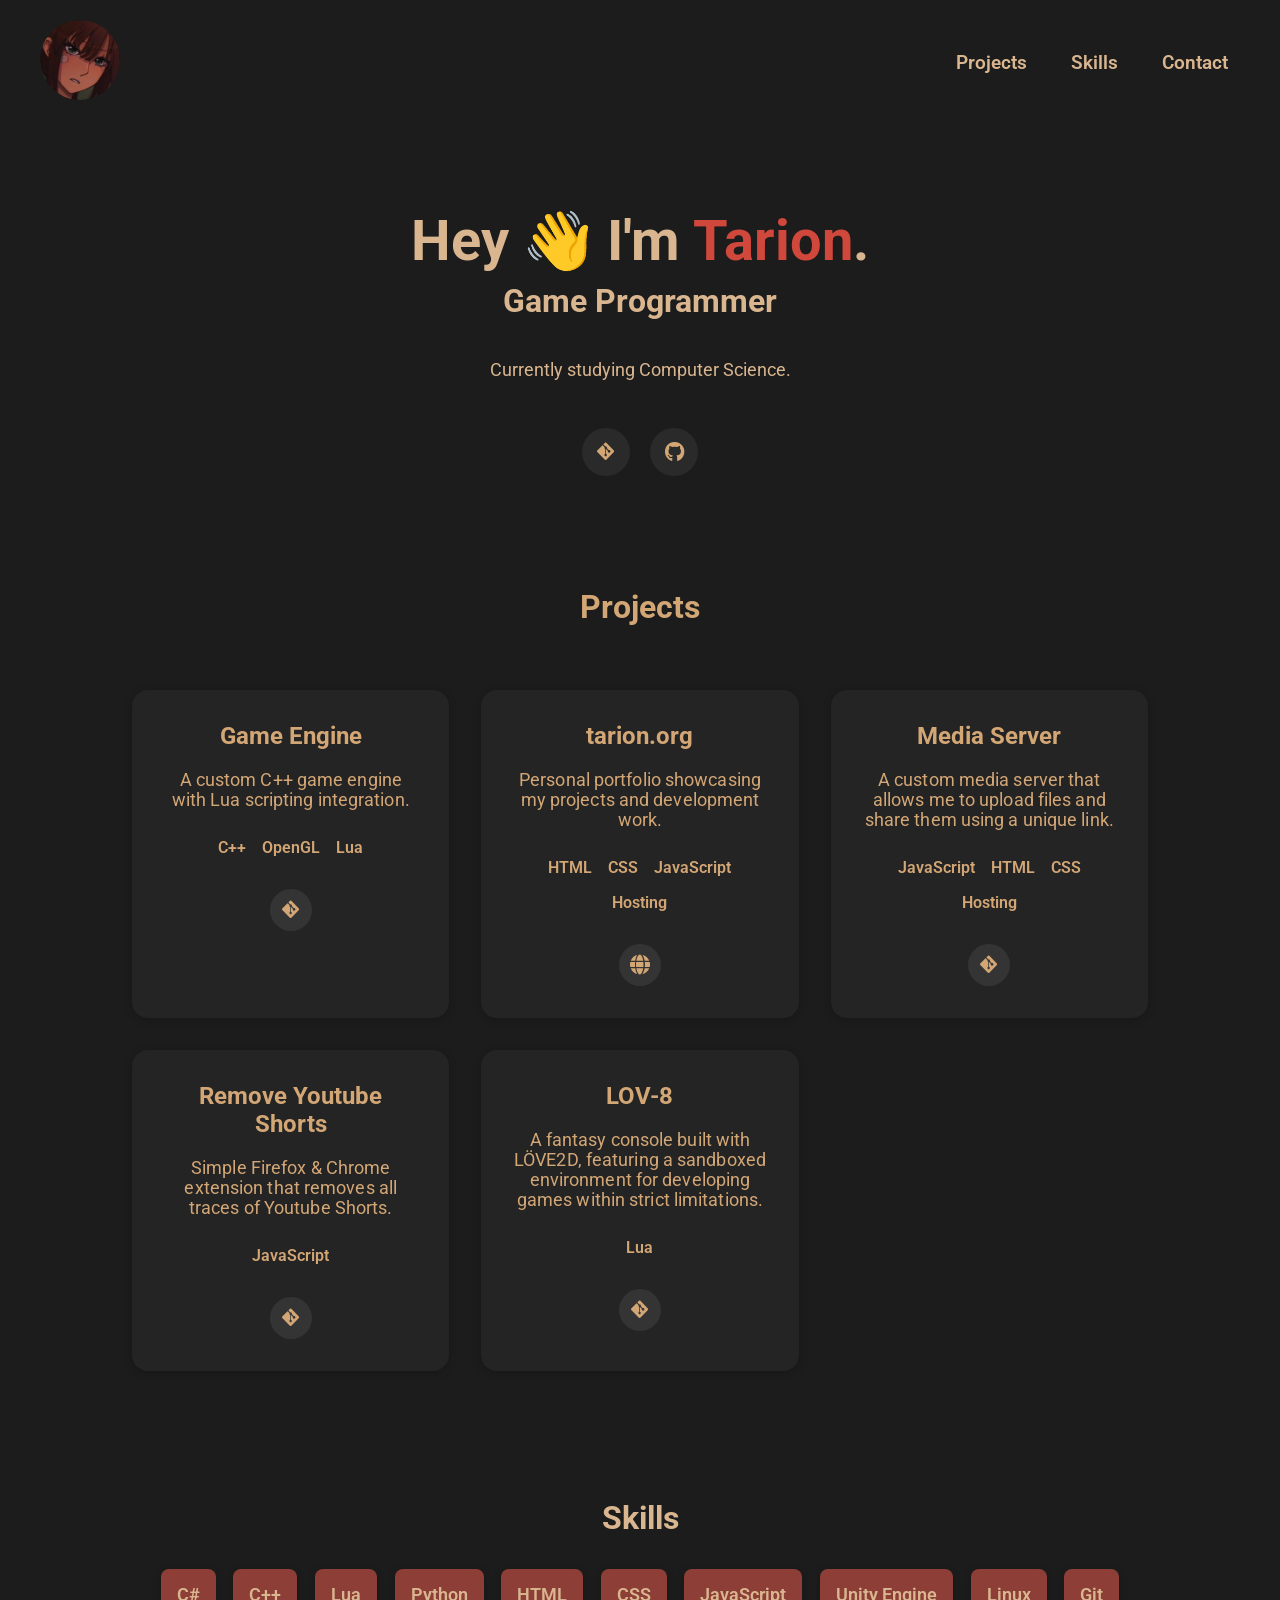
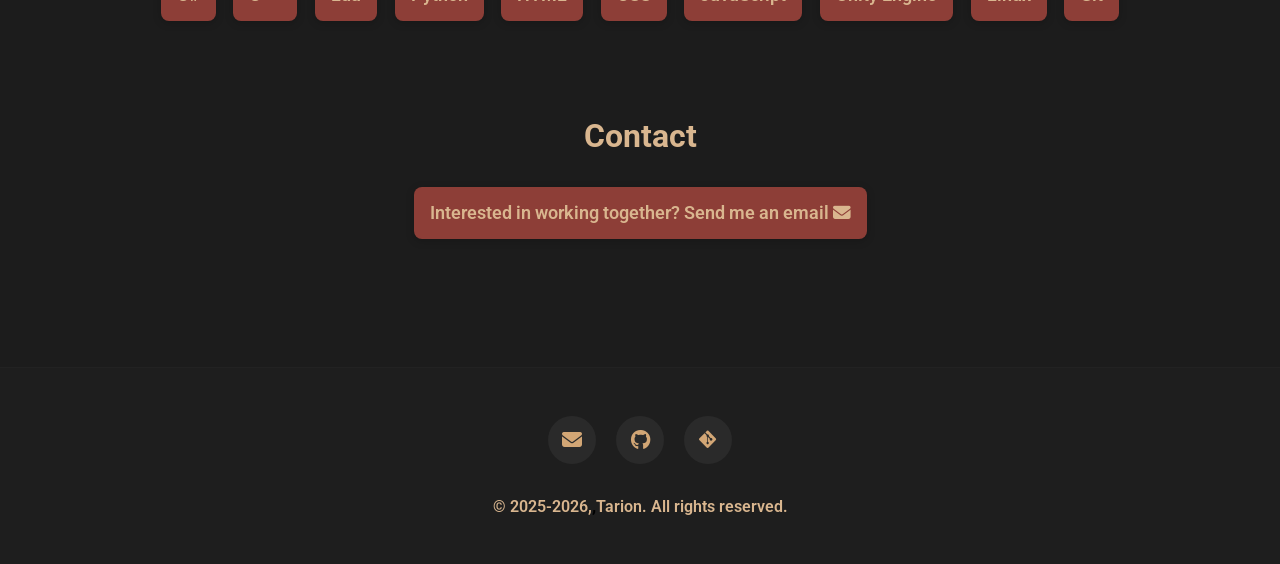
==== index.html @ 865e66ab "init" ====
<!doctype html>
<html lang="en">
  <head>
      <meta charset="UTF-8">
      <meta name="viewport" content="width=device-width, initial-scale=1.0">
      <title>Tarion</title>
      <link rel="stylesheet" href="https://cdnjs.cloudflare.com/ajax/libs/font-awesome/6.4.0/css/all.min.css">
      <link rel="preconnect" href="https://fonts.googleapis.com">
      <link rel="preconnect" href="https://fonts.gstatic.com" crossorigin>
      <link href="https://fonts.googleapis.com/css2?family=Roboto:ital,wght@0,100..900;1,100..900&display=swap" rel="stylesheet">
      <link rel="stylesheet" href="index.css">
		

      <link rel="icon" type="image/png" href="/favicons/favicon-96x96.png" sizes="96x96" />
      <link rel="icon" type="image/svg+xml" href="/favicons/favicon.svg" />
      <link rel="shortcut icon" href="/favicons/favicon.ico" />
      <link rel="apple-touch-icon" sizes="180x180" href="/favicons/apple-touch-icon.png" />
      <meta name="apple-mobile-web-app-title" content="Tarion" />
      <link rel="manifest" href="/favicons/site.webmanifest" />
  </head>
  <body class="colours">
    <header>
      <nav>
        <div class="logo">
          <a href="#"><img src="img/profile.jpg" alt="Logo"></a>
        </div>

        <ul>
          <li>
            <a data-i18n="nav_projects" href="#projects"></a>
          </li>
          <li>
            <a data-i18n="nav_skills" href="#skills"></a>
          </li>
          <li>
            <a data-i18n="nav_contact" href="#contact"></a>
          </li>
        </ul>

        <!-- Mobile Nav -->
        <button id="mobile-nav-toggle" class="mobile-nav-toggle"><i class="fa-solid fa-bars"></i></button>
      </nav>
    </header>
    <nav id="mobile-nav" class="mobile-nav">
      <ul>
        <li>
          <a data-i18n="nav_projects" href="#projects"></a>
        </li>
        <li>
          <a data-i18n="nav_skills" href="#skills"></a>
        </li>
        <li>
          <a data-i18n="nav_contact" href="#contact"></a>
        </li>
        <div class="links">
          <a href="https://git.tarion.org/"><i class="fa-brands fa-git-alt"></i></a>
          <a href="https://github.com/tarionx"><i class="fa-brands fa-github"></i></a>
          <button id="dark-mode-toggle-mobile" class="dark-mode-toggle-mobile"><i class="fa-solid fa-sun"></i></button>
        </div>
      </ul>
    </nav>

    <main>
      <section id="home">
        <div class="home-container">
          <h1 data-i18n="home_greeting"></h1>
          <h2 data-i18n="home_subtitle"></h2>
          <p data-i18n="home_description"></p>
          <div class="links">
            <a href="https://git.tarion.org/"><i class="fa-brands fa-git-alt"></i></a>
            <a href="https://github.com/tarionx"><i class="fa-brands fa-github"></i></a>
          </div>
      </section>
      <section class="projects-section" id="projects">
        <div class="projects-container">
          <h1 data-i18n="projects_title"></h1>
          <div class="projects">
            <!-- Generated projects go here -->
          </div>
        </div>
      </section>
      <section class="skills-section" id="skills">
        <div class="skills-container">
          <h1 data-i18n="skills_title"></h1>
          <ul id="skills-list">
            <!-- Generated skills go here -->
          </ul>
        </div>
      </section>
      <section id="contact">
        <div class="contact-container">
          <h1 data-i18n="contact_title"></h1>
          <a data-i18n="contact_message" href="mailto:mail@tarion.org"></a>
        </div>
      </section>
    </main>

    <footer>
      <div class="links">
        <a href="mailto:mail@tarion.org"><i class="fa-solid fa-envelope"></i></a>
        <a href="https://github.com/tarionx"><i class="fa-brands fa-github"></i></a>
        <a href="https://git.tarion.org/"><i class="fa-brands fa-git-alt"></i></a>
      </div>

      <p>&copy; 2025<script>new Date().getFullYear() > 2025 && document.write("-" + new Date().getFullYear());</script>,</p>,<p data-i18n="footer_text"></p>
    </footer>

    <script src="script.js"></script>
  </body>
</html>
---- index.css ----
* {
    margin: 0;
    padding: 0;
    box-sizing: border-box;
    transition: all 0.3s ease;
    scroll-behavior: smooth;
}

.colours {
    --background-color: rgb(28, 28, 28);
    --background-color-alt: rgb(42, 42, 42);
    --background-color-alt2: rgb(62, 62, 62);
    --background-color-alt3: rgb(52, 52, 52);
    --background-color-projects: rgb(36, 36, 36);

    --footer-color: rgb(30, 30, 30);

    --button-color: rgb(141, 62, 55);
    --button-color-alt: rgb(171, 92, 75);

    --text-color: rgb(217, 182, 143);
    --text-color-alt: rgb(210, 166, 117);
    --text-color-important: rgb(208, 71, 59);
}

body {
    font-family: "Roboto", sans-serif;
    font-optical-sizing: auto;
    font-weight: 600;
    font-size: 1.1rem;
    font-style: normal;
    font-variation-settings: 
        "wdth" 100;

    background-color: var(--background-color);

    /* Footer Fix */
    min-height: 100vh;
    display: flex;
    flex-direction: column;
    justify-content: space-between;
}

/*
    HEADER
*/
header {
    padding: 0px 32px;
    top: 0;
    width: 100%;
}

.logo img {
    width: 5rem;
    height: 5rem;
    border-radius: 50%;
}

nav {
    display: flex;
    align-items: center;
    justify-content: flex-start;
    position: relative;
    padding: 20px 0px;

    max-width: 1200px;
    margin: 0 auto;
}
nav ul {
    list-style: none;
    display: flex;
    gap: 20px;
    margin-left: auto;
}
nav ul li a {
    color: var(--text-color);
    text-decoration: none;
    font-size: 1.2rem;
    padding: 0px 12px;
}
nav ul li a:hover {
    color: #6d6d6d;
}

/*
    FOOTER
*/
footer {
    background-color: var(--footer-color);
    padding: 48px 0px;
    width: 100%;
    border-top: 1px solid #222222;
    margin-top: 5rem;
    text-align: center;
}

footer .links {
    display: flex;
    align-items: center;
    justify-content: center;
    gap: 20px;

    margin-bottom: 2rem;
}
footer a {
    display: inline-flex;
    align-items: center;
    justify-content: center;

    width: 48px;
    height: 48px;

    background-color: var(--background-color-alt);
    color: var(--text-color-alt);
    font-size: 20px;
    border: none;
    border-radius: 50%;
    text-decoration: none;

    transition: color 0s;
    transition: transform 0.15s ease;
}
footer a:hover {
    background-color: var(--background-color-alt2);
    transform: translateY(-3px);
}

footer p {
    color: var(--text-color);
    text-decoration: none;
    font-size: 1rem;
    justify-self: center;
    display: inline;
}

/*
    MAIN
*/
main {
    max-width: 1200px;
    margin: 0 auto 0 auto;
    padding-top: 132px;
    padding-left: 32px;
    padding-right: 32px;
}


/* Home Section */
.home-container {
    margin-top: -3rem;
    display: flex;
    flex-direction: column;
    align-items: center;
    text-align: center;
    color: var(--text-color);
}
.home-container h1 {
    font-size: 3.5rem;
}
.home-container h2 {
    margin-top: 0.5rem;
    font-size: 2rem;
}
.home-container p {
    margin-top: 2.5rem;
    font-size: 1.1rem;
    font-weight: 400;
}
.home-container span {
    color: var(--text-color-important);
}

.home-container .links {
    display: flex;
    align-items: center;
    justify-content: center;
    gap: 20px;

    margin-top: 3rem;
}
.home-container a {
    display: inline-flex;
    align-items: center;
    justify-content: center;

    width: 48px;
    height: 48px;

    background-color: var(--background-color-alt);
    color: var(--text-color-alt);
    font-size: 20px;
    border: none;
    border-radius: 50%;
    text-decoration: none;

    transition: color 0s;
    transition: transform 0.15s ease;
}
.home-container a:hover {
    background-color: var(--background-color-alt2);
    transform: translateY(-3px);
}

/* projects Section */
.projects-section {
    padding-top: 48px;
}

.projects-container {
    margin-top: 4rem;
    display: flex;
    flex-direction: column;
    align-items: center;
    color: rgb(216, 216, 216);
}
.projects-container h1 {
    font-size: 2rem;
    margin-bottom: 4rem;
    color: var(--text-color-alt);
}
.projects {
    display: grid;
    grid-template-columns: repeat(auto-fill, minmax(18rem, 1fr));
    grid-gap: 2rem;
}
.project {
    padding: 2rem;
    margin: 0 auto;
    text-align: center;
    background-color: var(--background-color-projects);
    border-radius: 16px;
    box-shadow: 0 2px 8px 0 rgba(0, 0, 0, 0.2);
    
    transition: transform 0.15s linear;
}
.project:hover {
    transform: translateY(-3px);
}
.project h1 {
    margin-bottom: 1.25rem;
    font-size: 1.5rem;
    color: var(--text-color-alt);
}
.project p {
    color: var(--text-color-alt);
    font-weight: 400;
    letter-spacing: 0.1px;
}
.project ul {
    display: flex;
    flex-wrap: wrap;
    justify-content: center;
    margin-top: 1.25rem;
    list-style: none;
}
.project li {
    margin: 0.5em;
    font-size: 1rem;
    color: var(--text-color-alt);
}
.project a {
    display: inline-flex;
    align-items: center;
    justify-content: center;
    margin-top: 1.5rem;

    width: 42px;
    height: 42px;

    background-color: var(--background-color-alt3);
    color: var(--text-color-alt);
    font-size: 20px;
    border: none;
    border-radius: 50%;
    text-decoration: none;

    transition: color 0s;
    transition: transform 0.15s ease;
}
.project a:hover {
    background-color: var(--background-color-alt2);
    transform: translateY(-3px);
}

/* skills Section */
.skills-section {
    padding-top: 32px;
}

.skills-container {
    margin-top: 6rem;
    display: flex;
    flex-direction: column;
    align-items: center;
    color: var(--text-color);
}
.skills-container h1 {
    font-size: 2rem;
    margin-bottom: 2rem;
    color: var(--text-color);
}
.skills-container ul {
    margin: 0 auto;
    display: flex;
    flex-wrap: wrap;
    justify-content: center;
    list-style: none;
    gap: 1em;
}
.skills-container li {
    padding: 1rem;
    background-color: var(--button-color);
    border-radius: 0.5rem;
    font-weight: 600;
    box-shadow: 0 2px 8px 0 rgba(0, 0, 0, 0.2);
}
.skills-container li:hover {
    background-color: var(--button-color-alt);
    transform: translateY(-3px);
}


/* contact Section */
.contact-container {
    margin-top: 6rem;
    margin-bottom: 3rem;
    display: flex;
    flex-direction: column;
    align-items: center;
    color: var(--text-color);
}
.contact-container h1 {
    font-size: 2rem;
    margin-bottom: 2rem;
    color: var(--text-color);
}
.contact-container a {
    padding: 1rem;
    background-color: var(--button-color);
    border-radius: 0.5rem;
    font-weight: 600;
    box-shadow: 0 2px 8px 0 rgba(0, 0, 0, 0.2);
    text-decoration: none;    align-items: center;
    color: var(--text-color);
}
.contact-container a:hover {
    background-color: var(--button-color-alt);
    transform: translateY(-3px);
}


/* <a> transition fix */
.project a,
.home-container a,
footer a {
  transition: background-color 0.3s ease, transform 0.15s ease;
}


/* Mobile Compat */
.mobile-nav, .mobile-nav-toggle {
    display: none;
}

@media (max-width: 768px) {
    main {
        max-width: 1200px;
        margin: 0 auto 0 auto;
        padding-top: 32px;
        padding-left: 32px;
        padding-right: 32px;
    }

    /* Nav Bar */
    nav ul {
        display: none;
    }
    header {
        z-index: 100;
    }

    .mobile-nav-toggle {
        display: block;
        margin-left: auto;
        width: 48px;
        height: 48px;
        align-items: center;
        justify-content: center;
        font-size: 24px;
        color: white;

        background: none;
        border: none;
    }

    .mobile-nav {
        display: block;
        position: fixed;
        right: -18rem;
        width: 18rem;
        height: 100vh;
        padding-top: 8rem;
        background-color: rgb(34, 40, 44);
        box-shadow: 0 2px 8px 0 rgba(0, 0, 0, 0.2);
        z-index: 50;
    }
    .mobile-nav.active {
        right: 0;
    }
    
    .mobile-nav ul {
        width: 100%;
        margin-top: 2.5rem;
        list-style: none;
        display: flex;
        flex-direction: column;
    }
    .mobile-nav li {
        margin-left: 2rem;
    }

    .mobile-nav .links {
        margin-left: auto;
        margin-right: auto;
        margin-top: 1.5rem;
        display: flex;
        gap: 1rem;
    }
    .mobile-nav .links a {
        display: inline-flex;
        align-items: center;
        justify-content: center;
    
        width: 48px;
        height: 48px;
    
        background-color: rgb(44, 49, 54);
        color: white;
        font-size: 20px;
        border: none;
        border-radius: 50%;
        text-decoration: none;
    
        transition: color 0s;
        transition: transform 0.15s ease;
    }
    .mobile-nav .links a:hover {
        background-color: #5865f2;
        transform: translateY(-3px);
    }

    /* Content */
    .home-container {
        padding-left: 0.75rem;
        padding-right: 0.75rem;
    }
    .home-container h1 {
        font-size: 1.8rem;
    }
    .home-container h2 {
        font-size: 1.6rem;
    }
    .home-container p {
        font-size: 1rem;
        margin-top: 1.5rem;
    }

    .projects-container h1 {
        font-size: 1.75rem;
    }
    .projects {
        padding-left: 1.5rem;
        padding-right: 1.5rem;
    }
    .project h1 {
        font-size: 1.5rem;
    }
    .project li {
        font-size: 0.90rem;
    }

    .skills-container h1 {
        font-size: 1.75rem;
    }
    .skills-container ul {
        padding-left: 0.5rem;
        padding-right: 0.5rem;
    }
    .skills-container li {
        font-weight: 400 !important;
        font-size: 1rem !important;
    }

    .contact-container {
        padding-left: 1.5rem;
        padding-right: 1.5rem;
        text-align: center;
    }
    .contact-container h1 {
        font-size: 1.75rem;
    }
    .contact-container a {
        font-weight: 400 !important;
        font-size: 1rem !important;
    }
}
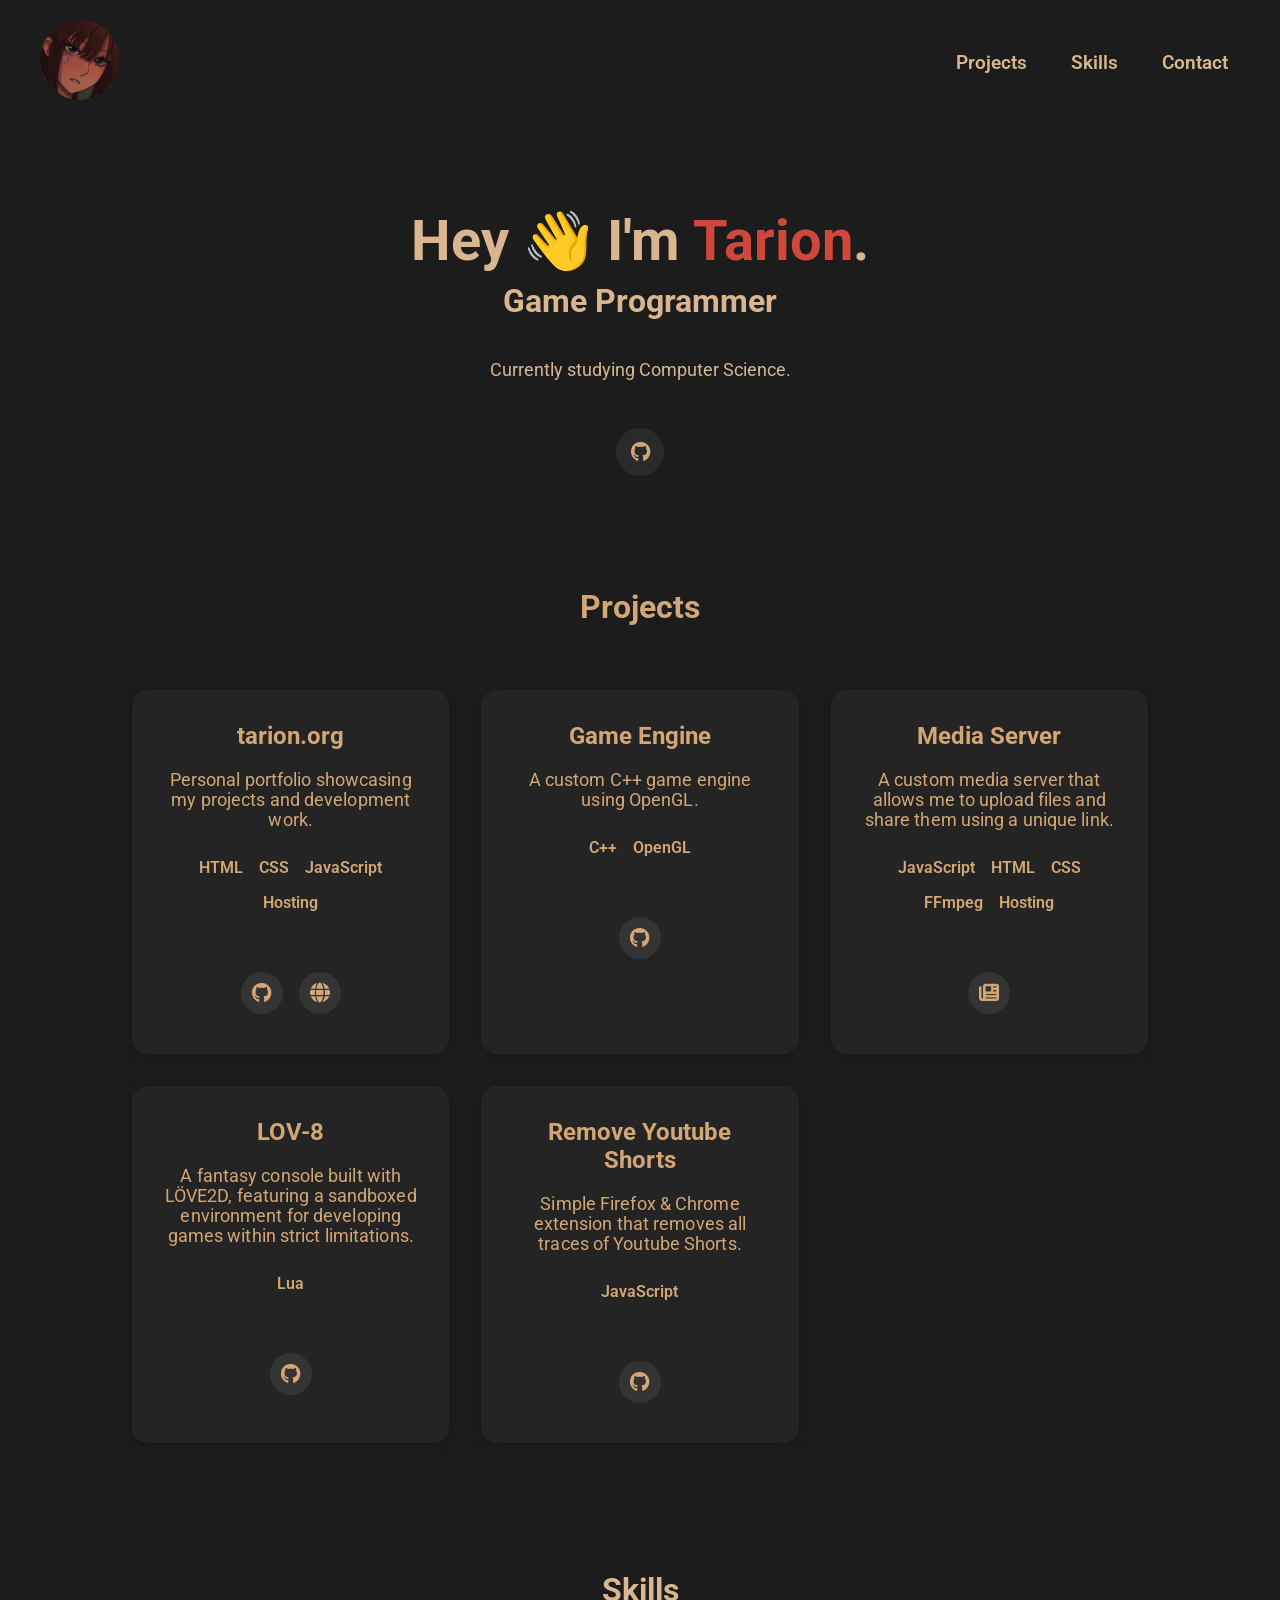
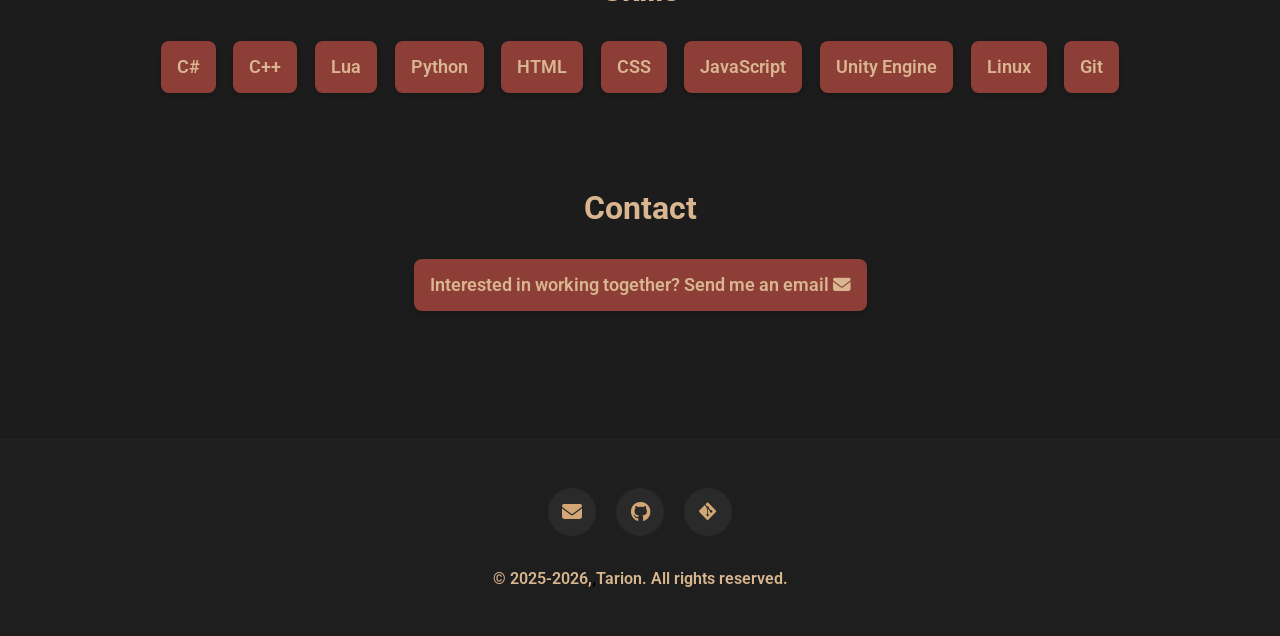
==== commit 63d1ce92: "Fix mobile nav & try to force our light mode style" ====
--- a/index.html
+++ b/index.html
@@ -4,6 +4,7 @@
   <head>
       <meta charset="UTF-8">
       <meta name="viewport" content="width=device-width, initial-scale=1.0">
+      <meta name="color-scheme" content="only light">
       <title>Tarion</title>
       <link rel="stylesheet" href="https://cdnjs.cloudflare.com/ajax/libs/font-awesome/6.4.0/css/all.min.css">
       <link rel="preconnect" href="https://fonts.googleapis.com">
@@ -54,9 +55,7 @@
           <a data-i18n="nav_contact" href="#contact"></a>
         </li>
         <div class="links">
-          <a href="https://git.tarion.org/"><i class="fa-brands fa-git-alt"></i></a>
           <a href="https://github.com/tarionx"><i class="fa-brands fa-github"></i></a>
-          <button id="dark-mode-toggle-mobile" class="dark-mode-toggle-mobile"><i class="fa-solid fa-sun"></i></button>
         </div>
       </ul>
     </nav>
@@ -68,7 +67,6 @@
           <h2 data-i18n="home_subtitle"></h2>
           <p data-i18n="home_description"></p>
           <div class="links">
-            <a href="https://git.tarion.org/"><i class="fa-brands fa-git-alt"></i></a>
             <a href="https://github.com/tarionx"><i class="fa-brands fa-github"></i></a>
           </div>
       </section>
--- a/index.css
+++ b/index.css
@@ -1,3 +1,7 @@
+
+*, *::before, *::after {
+    box-sizing: border-box;
+}
 
 * {
     margin: 0;
@@ -5,6 +9,10 @@
     box-sizing: border-box;
     transition: all 0.3s ease;
     scroll-behavior: smooth;
+}
+
+:root {
+    color-scheme: only light;
 }
 
 .colours {
@@ -65,6 +73,7 @@
     padding: 20px 0px;
 
     max-width: 1200px;
+    width: 100%;
     margin: 0 auto;
 }
 nav ul {
@@ -139,6 +148,7 @@
 */
 main {
     max-width: 1200px;
+    width: 100%;
     margin: 0 auto 0 auto;
     padding-top: 132px;
     padding-left: 32px;
@@ -365,9 +375,7 @@
 
 @media (max-width: 768px) {
     main {
-        max-width: 1200px;
         margin: 0 auto 0 auto;
-        padding-top: 32px;
         padding-left: 32px;
         padding-right: 32px;
     }
@@ -401,7 +409,7 @@
         width: 18rem;
         height: 100vh;
         padding-top: 8rem;
-        background-color: rgb(34, 40, 44);
+        background-color: var(--background-color-alt);
         box-shadow: 0 2px 8px 0 rgba(0, 0, 0, 0.2);
         z-index: 50;
     }
@@ -435,8 +443,8 @@
         width: 48px;
         height: 48px;
     
-        background-color: rgb(44, 49, 54);
-        color: white;
+        background-color: var(--background-color-alt2);
+        color: var(--text-color-alt);
         font-size: 20px;
         border: none;
         border-radius: 50%;
@@ -446,7 +454,7 @@
         transition: transform 0.15s ease;
     }
     .mobile-nav .links a:hover {
-        background-color: #5865f2;
+        background-color: var(--background-color-alt3);
         transform: translateY(-3px);
     }
 
@@ -504,4 +512,4 @@
         font-weight: 400 !important;
         font-size: 1rem !important;
     }
-}+}
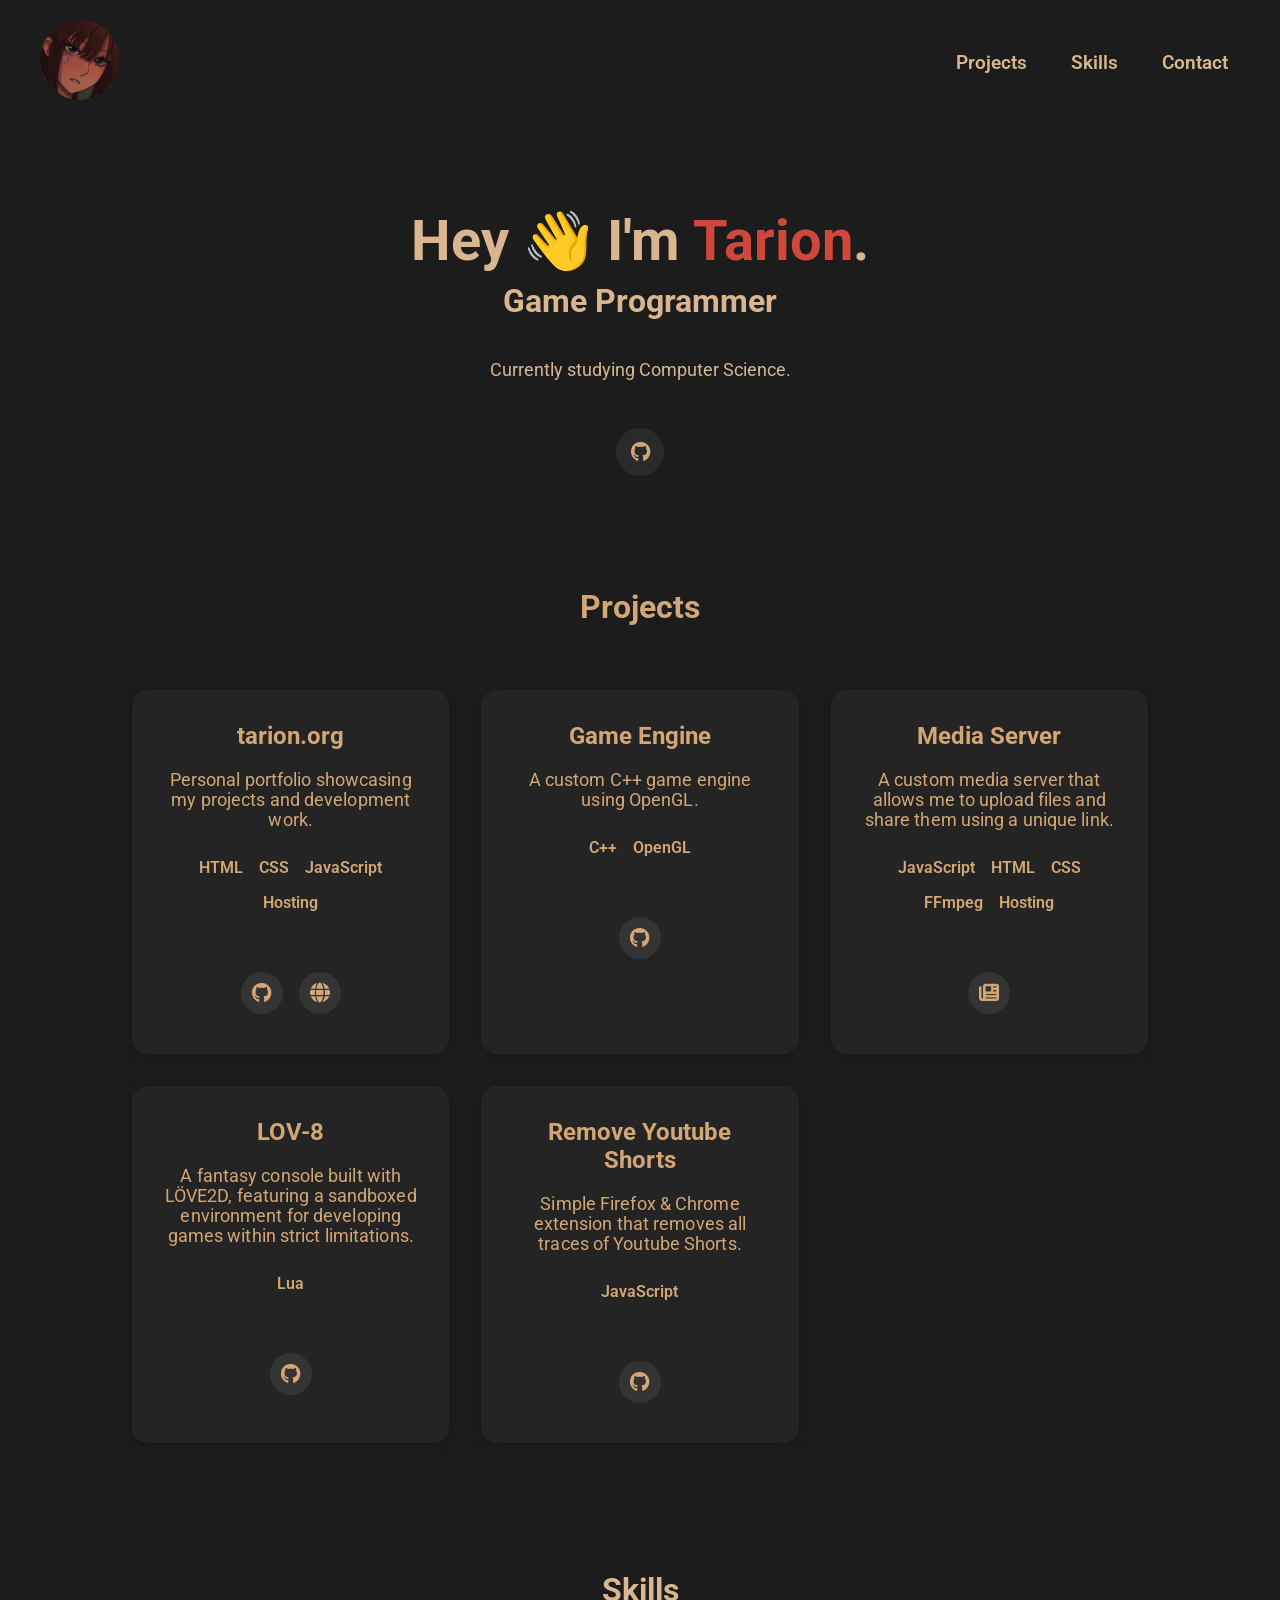
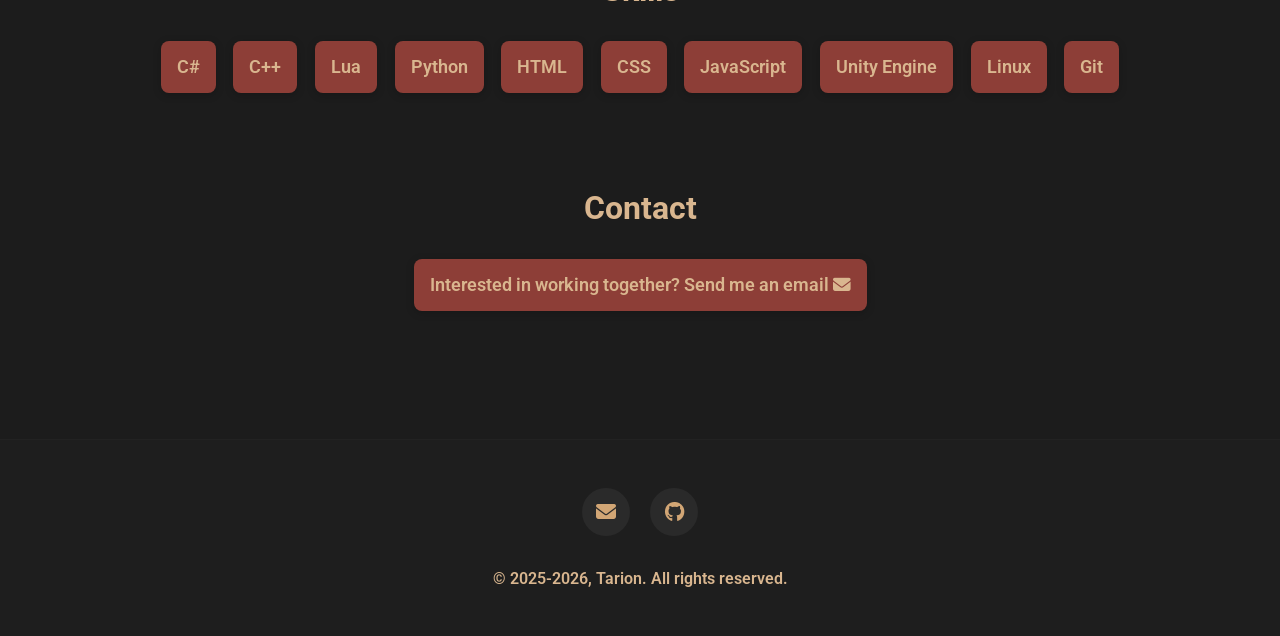
==== commit 17ae4ec1: "Fix copyright footer & Remove old git link in footer" ====
--- a/index.html
+++ b/index.html
@@ -98,10 +98,9 @@
       <div class="links">
         <a href="mailto:mail@tarion.org"><i class="fa-solid fa-envelope"></i></a>
         <a href="https://github.com/tarionx"><i class="fa-brands fa-github"></i></a>
-        <a href="https://git.tarion.org/"><i class="fa-brands fa-git-alt"></i></a>
       </div>
 
-      <p>&copy; 2025<script>new Date().getFullYear() > 2025 && document.write("-" + new Date().getFullYear());</script>,</p>,<p data-i18n="footer_text"></p>
+      <p>&copy; 2025<script>new Date().getFullYear() > 2025 && document.write("-" + new Date().getFullYear());</script>,</p> <p data-i18n="footer_text"></p>
     </footer>
 
     <script src="script.js"></script>
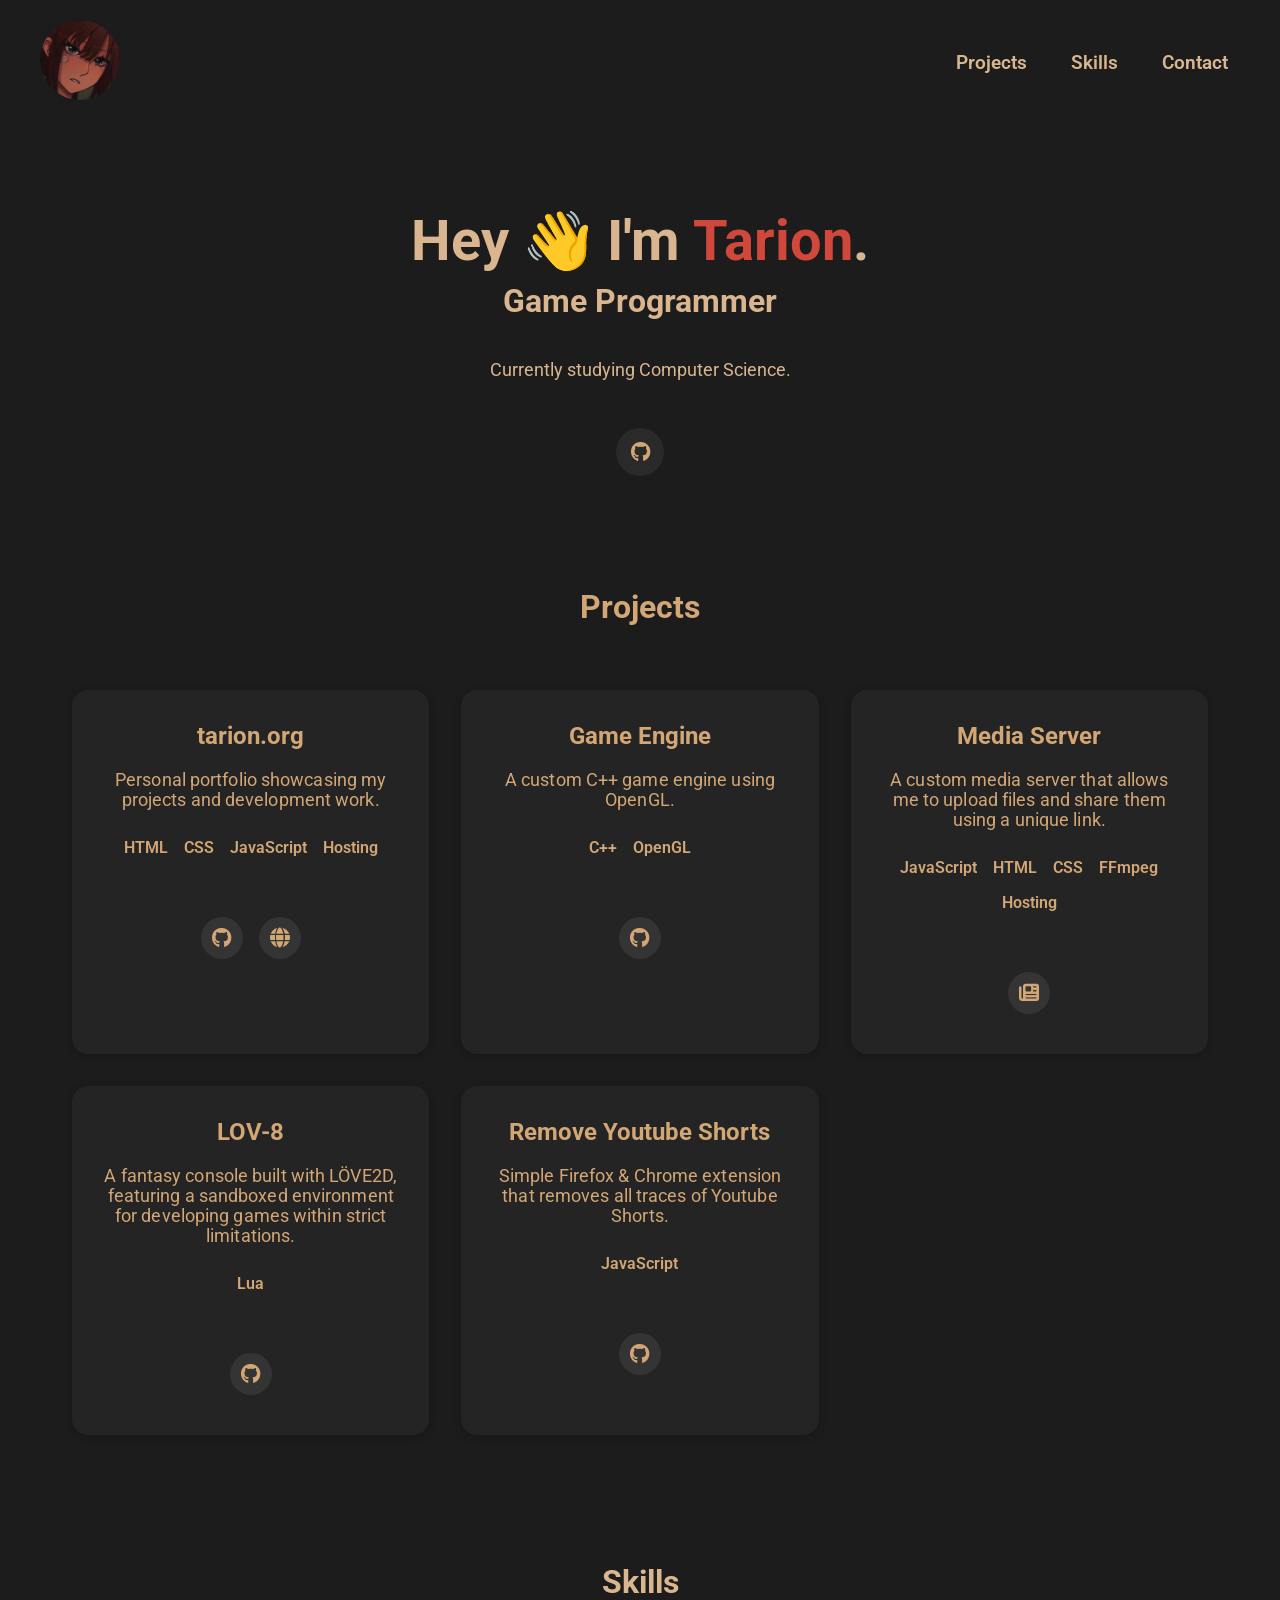
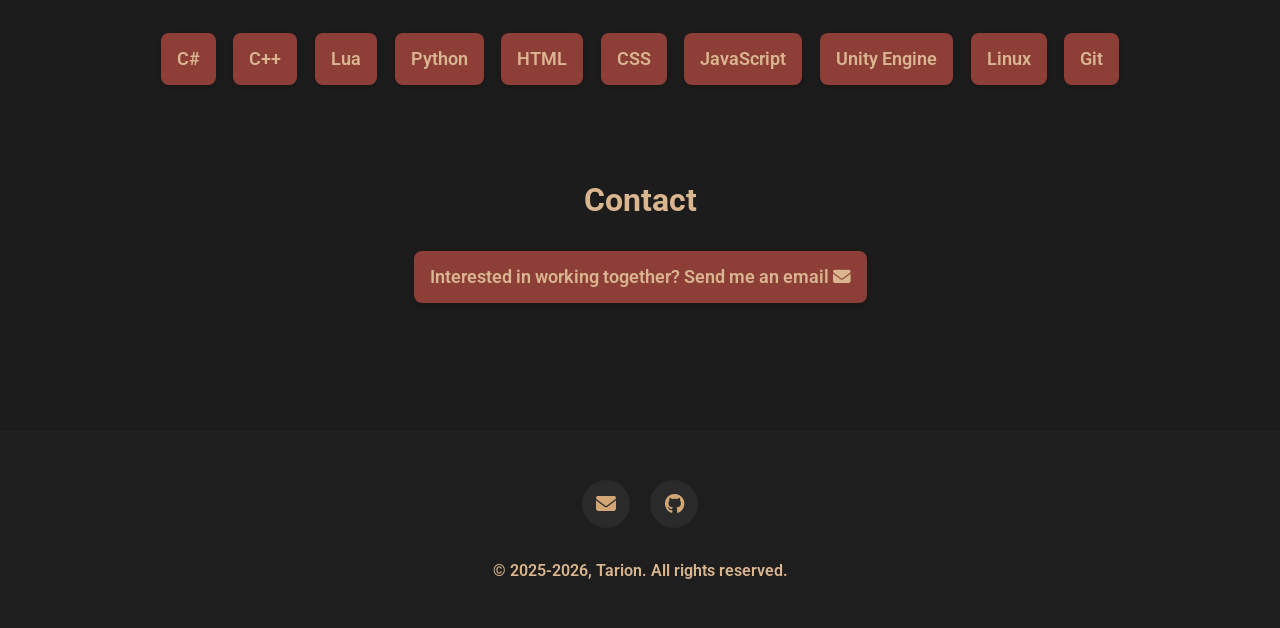
==== commit 0fdbe5ed: "once again try to force our style & keep browsers from applying their own.." ====
--- a/index.html
+++ b/index.html
@@ -4,7 +4,7 @@
   <head>
       <meta charset="UTF-8">
       <meta name="viewport" content="width=device-width, initial-scale=1.0">
-      <meta name="color-scheme" content="only light">
+      <meta name="color-scheme" content="dark">
       <title>Tarion</title>
       <link rel="stylesheet" href="https://cdnjs.cloudflare.com/ajax/libs/font-awesome/6.4.0/css/all.min.css">
       <link rel="preconnect" href="https://fonts.googleapis.com">
--- a/index.css
+++ b/index.css
@@ -12,7 +12,7 @@
 }
 
 :root {
-    color-scheme: only light;
+    color-scheme: dark;
 }
 
 .colours {
@@ -231,12 +231,12 @@
 }
 .projects {
     display: grid;
-    grid-template-columns: repeat(auto-fill, minmax(18rem, 1fr));
+    grid-template-columns: repeat(auto-fill, minmax(min(18rem, 100%), 1fr));
     grid-gap: 2rem;
+    width: 100%;
 }
 .project {
     padding: 2rem;
-    margin: 0 auto;
     text-align: center;
     background-color: var(--background-color-projects);
     border-radius: 16px;
@@ -405,16 +405,22 @@
     .mobile-nav {
         display: block;
         position: fixed;
-        right: -18rem;
+        right: 0;
         width: 18rem;
         height: 100vh;
         padding-top: 8rem;
         background-color: var(--background-color-alt);
         box-shadow: 0 2px 8px 0 rgba(0, 0, 0, 0.2);
         z-index: 50;
+
+        transform: translateX(100%);
+        visibility: hidden;
+        
     }
     .mobile-nav.active {
         right: 0;
+        transform: translateX(0);
+        visibility: visible;
     }
     
     .mobile-nav ul {
@@ -477,6 +483,7 @@
     .projects-container h1 {
         font-size: 1.75rem;
     }
+    
     .projects {
         padding-left: 1.5rem;
         padding-right: 1.5rem;
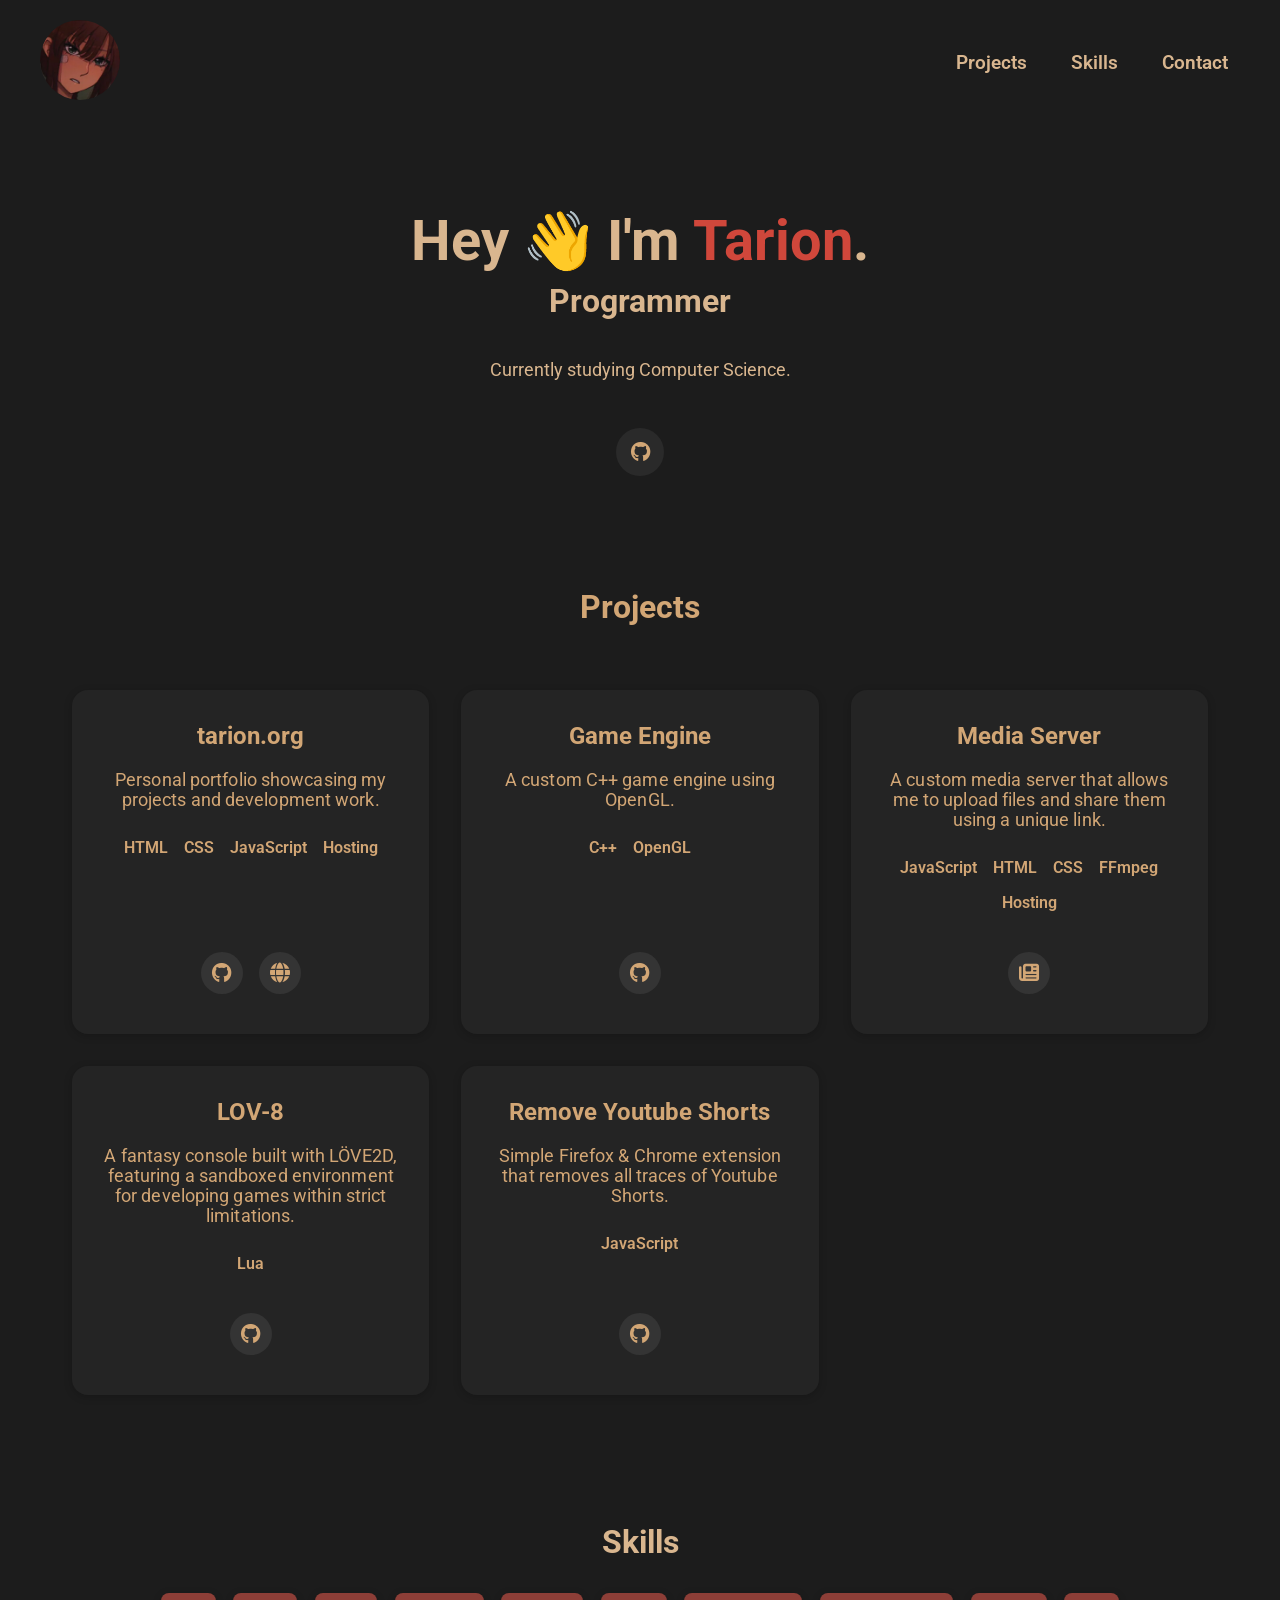
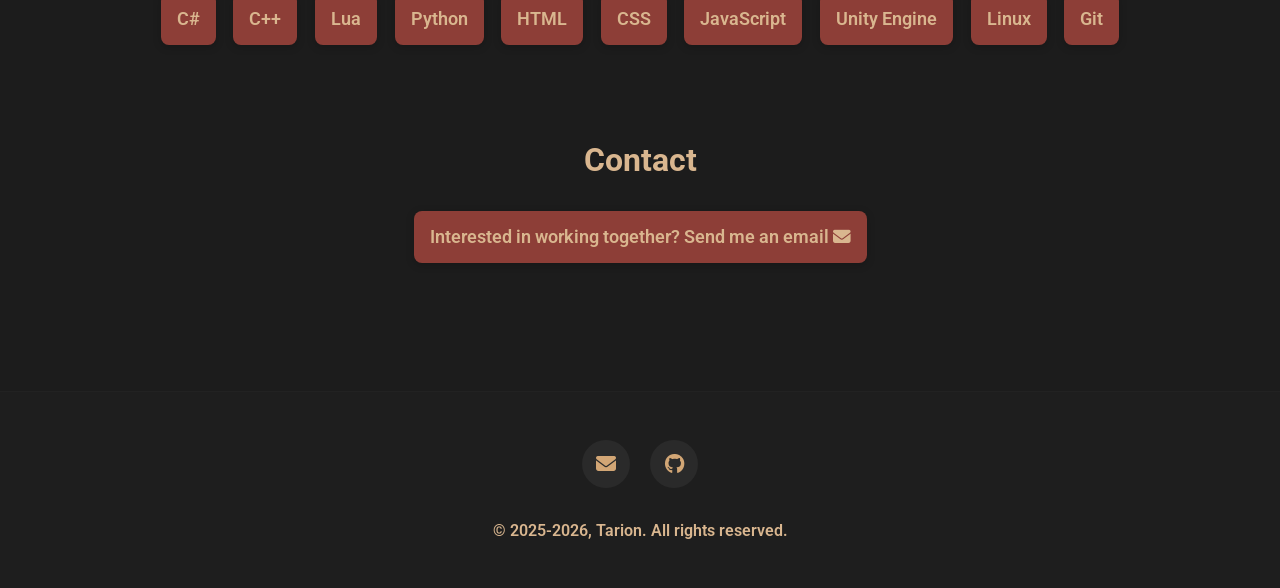
==== commit c11cbe2d: "fix navbar hover styling" ====
--- a/index.html
+++ b/index.html
@@ -11,7 +11,6 @@
       <link rel="preconnect" href="https://fonts.gstatic.com" crossorigin>
       <link href="https://fonts.googleapis.com/css2?family=Roboto:ital,wght@0,100..900;1,100..900&display=swap" rel="stylesheet">
       <link rel="stylesheet" href="index.css">
-		
 
       <link rel="icon" type="image/png" href="/favicons/favicon-96x96.png" sizes="96x96" />
       <link rel="icon" type="image/svg+xml" href="/favicons/favicon.svg" />
--- a/index.css
+++ b/index.css
@@ -29,6 +29,7 @@
 
     --text-color: rgb(217, 182, 143);
     --text-color-alt: rgb(210, 166, 117);
+    --text-color-alt2: rgb(257, 222, 183);
     --text-color-important: rgb(208, 71, 59);
 }
 
@@ -89,7 +90,7 @@
     padding: 0px 12px;
 }
 nav ul li a:hover {
-    color: #6d6d6d;
+    color: var(--text-color-alt2);
 }
 
 /*
@@ -236,6 +237,8 @@
     width: 100%;
 }
 .project {
+    display: flex;
+    flex-direction: column;
     padding: 2rem;
     text-align: center;
     background-color: var(--background-color-projects);
@@ -243,6 +246,9 @@
     box-shadow: 0 2px 8px 0 rgba(0, 0, 0, 0.2);
     
     transition: transform 0.15s linear;
+}
+.project ul:last-child {
+    margin-top: auto;
 }
 .project:hover {
     transform: translateY(-3px);
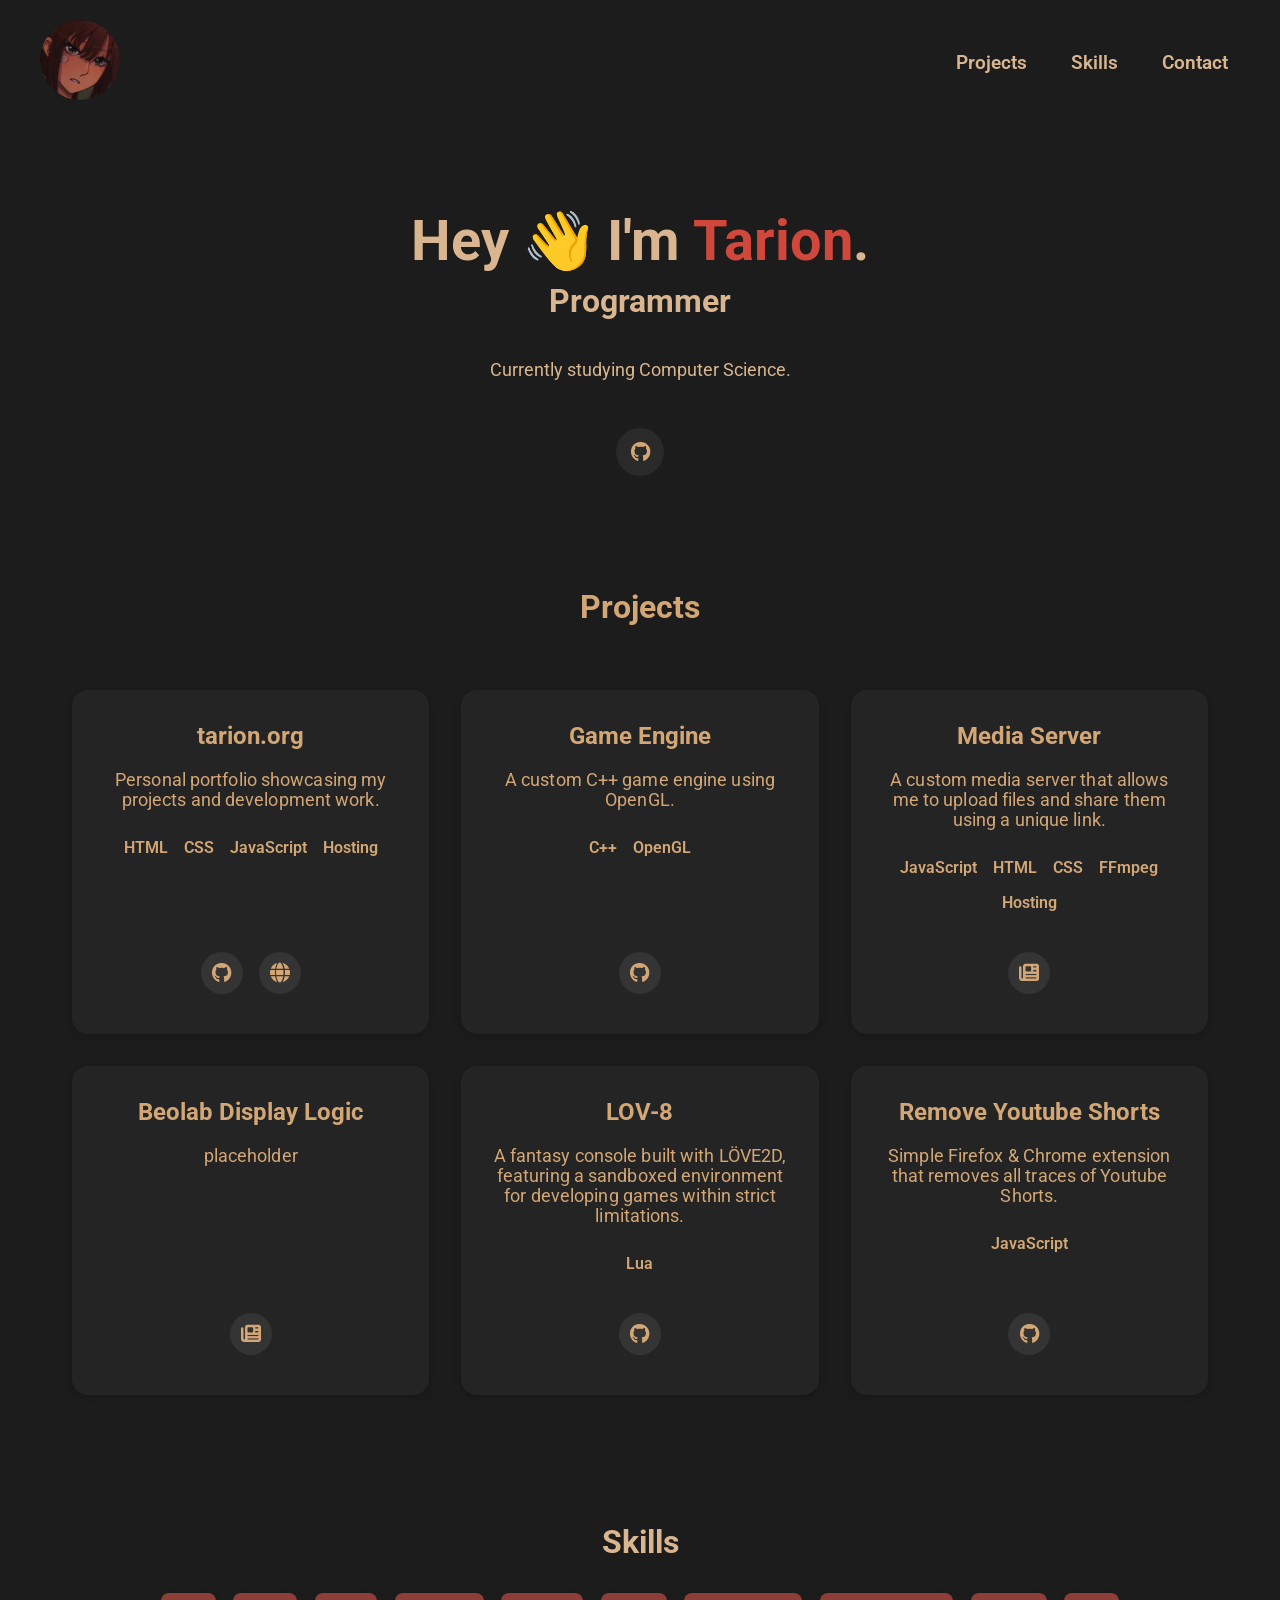
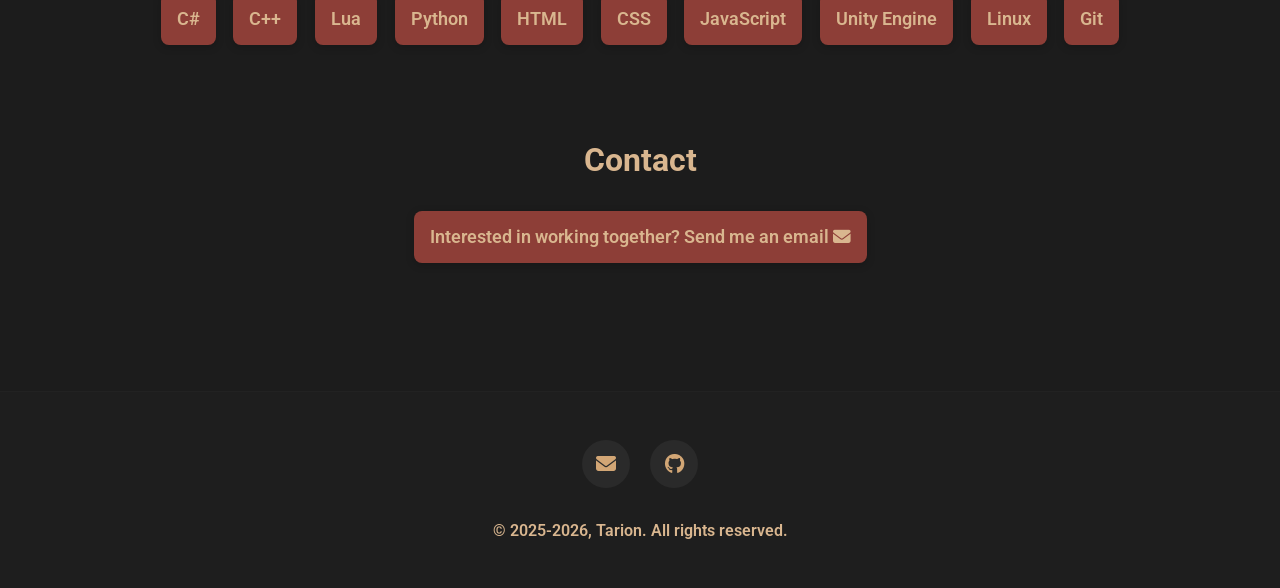
==== commit 1e241372: "fix some stuff" ====
--- a/index.html
+++ b/index.html
@@ -103,5 +103,6 @@
     </footer>
 
     <script src="script.js"></script>
+    <script src="language.js"></script>
   </body>
 </html>
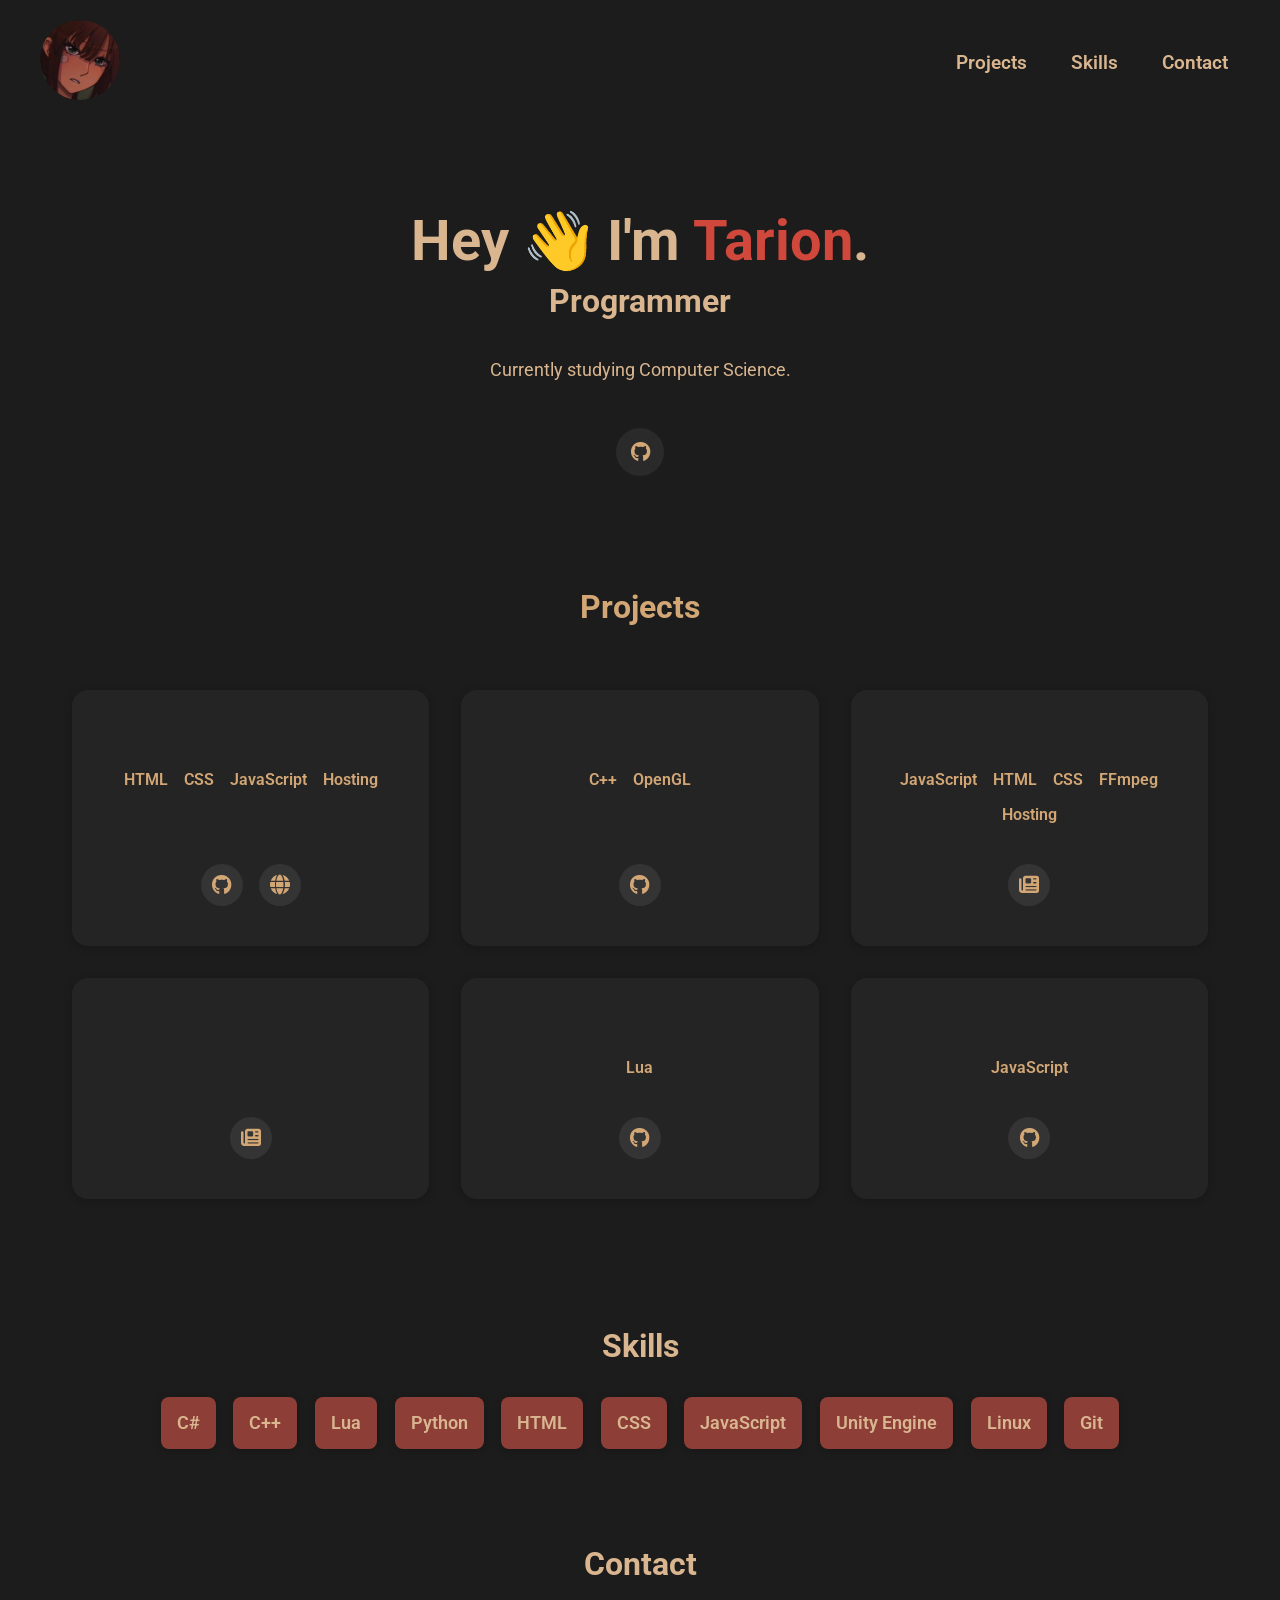
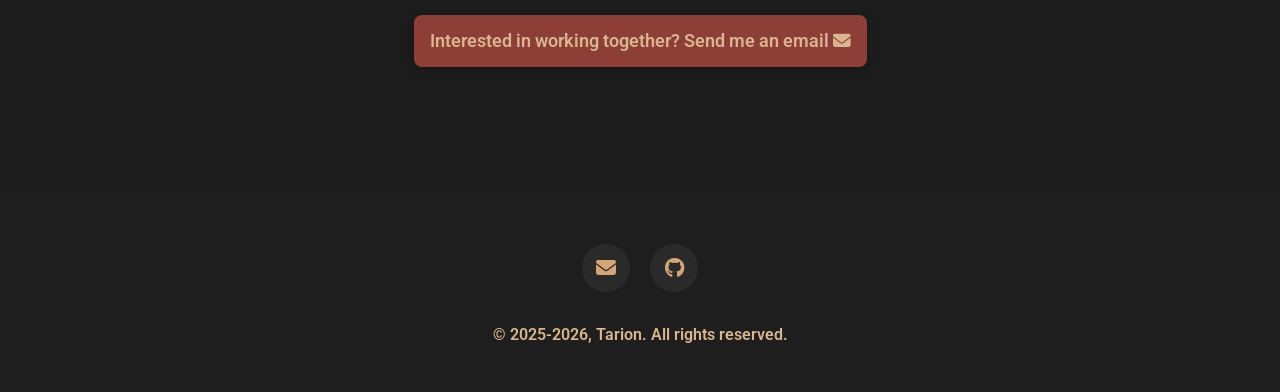
==== commit bfbee27b: "language test fix" ====
--- a/index.html
+++ b/index.html
@@ -103,6 +103,5 @@
     </footer>
 
     <script src="script.js"></script>
-    <script src="language.js"></script>
   </body>
 </html>
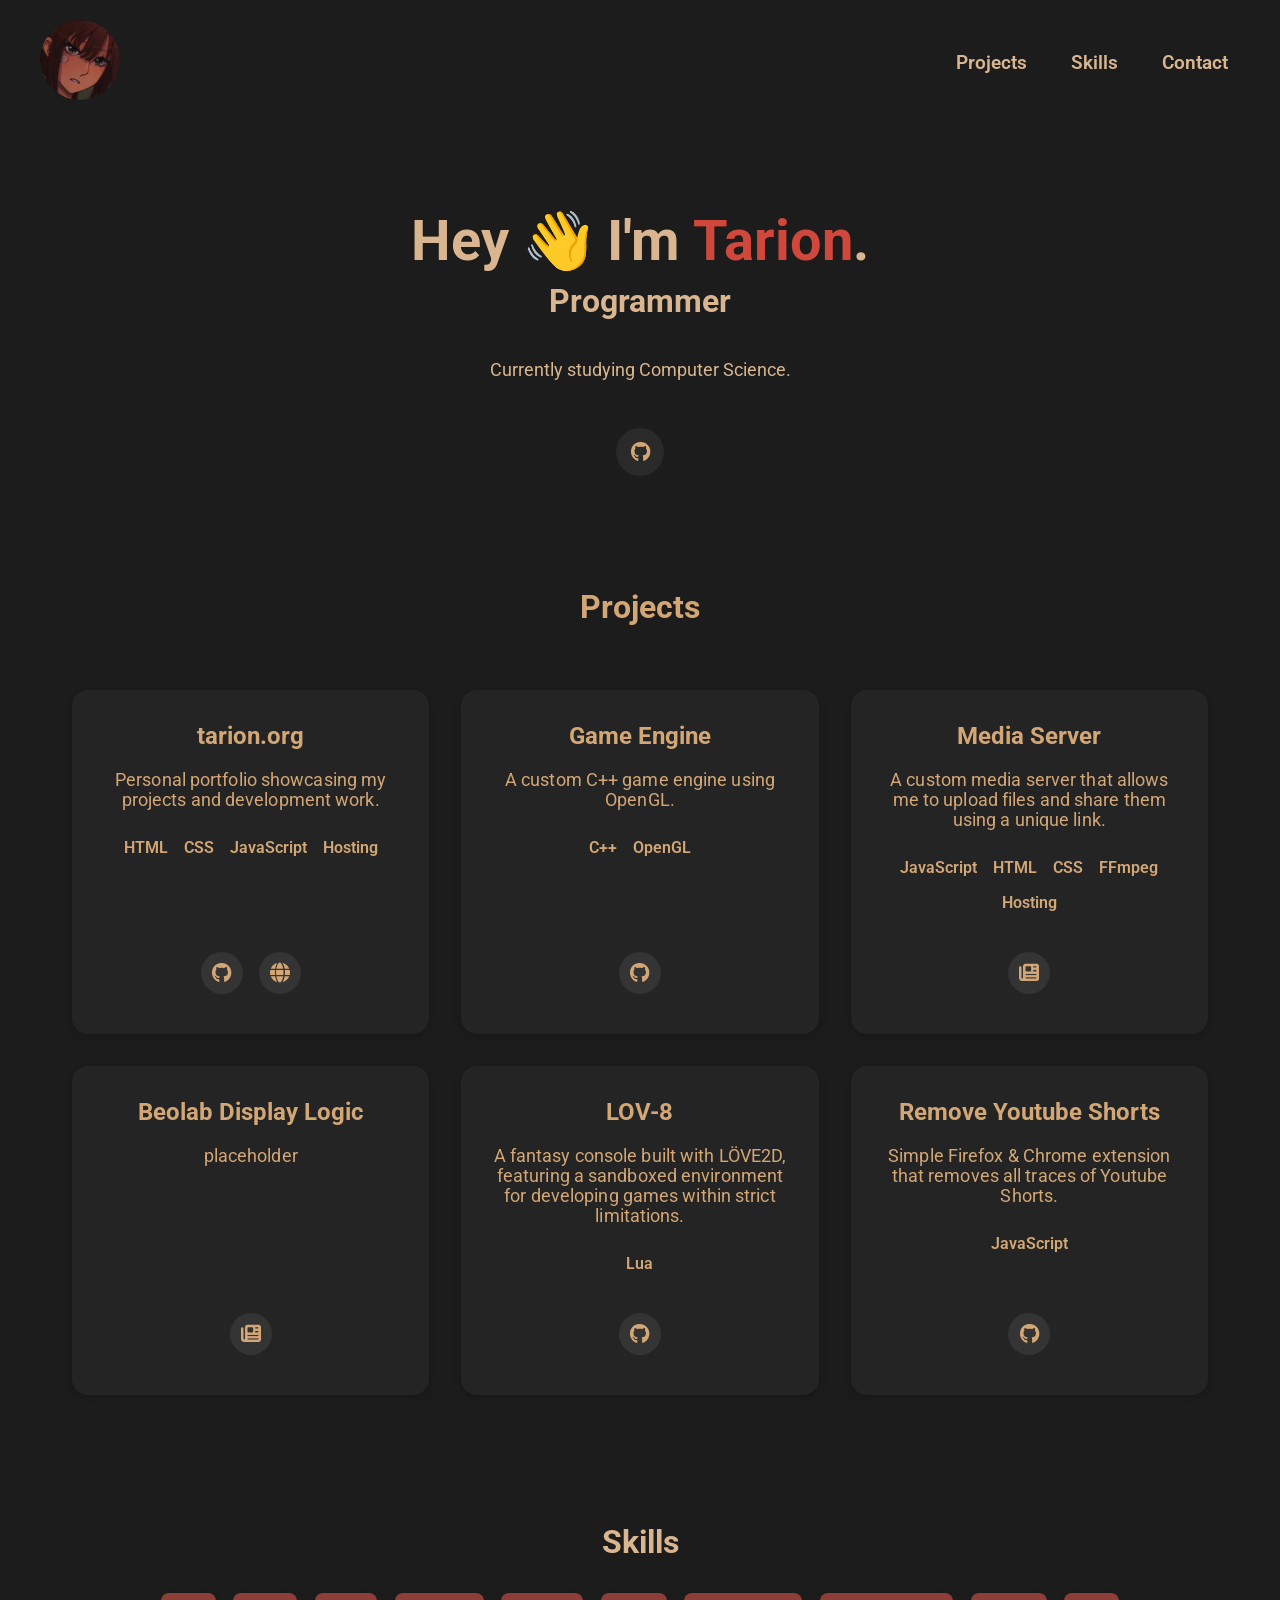
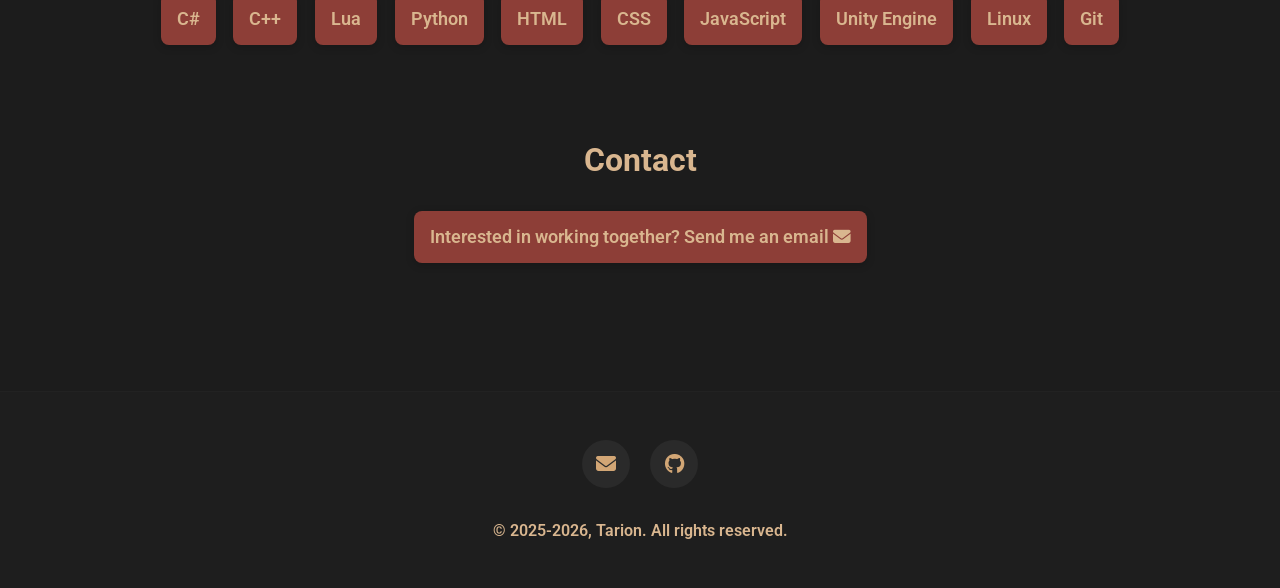
==== commit 78023a69: "language script fix 2" ====
--- a/index.html
+++ b/index.html
@@ -102,6 +102,7 @@
       <p>&copy; 2025<script>new Date().getFullYear() > 2025 && document.write("-" + new Date().getFullYear());</script>,</p> <p data-i18n="footer_text"></p>
     </footer>
 
+    <script src="language.js"></script>
     <script src="script.js"></script>
   </body>
 </html>
